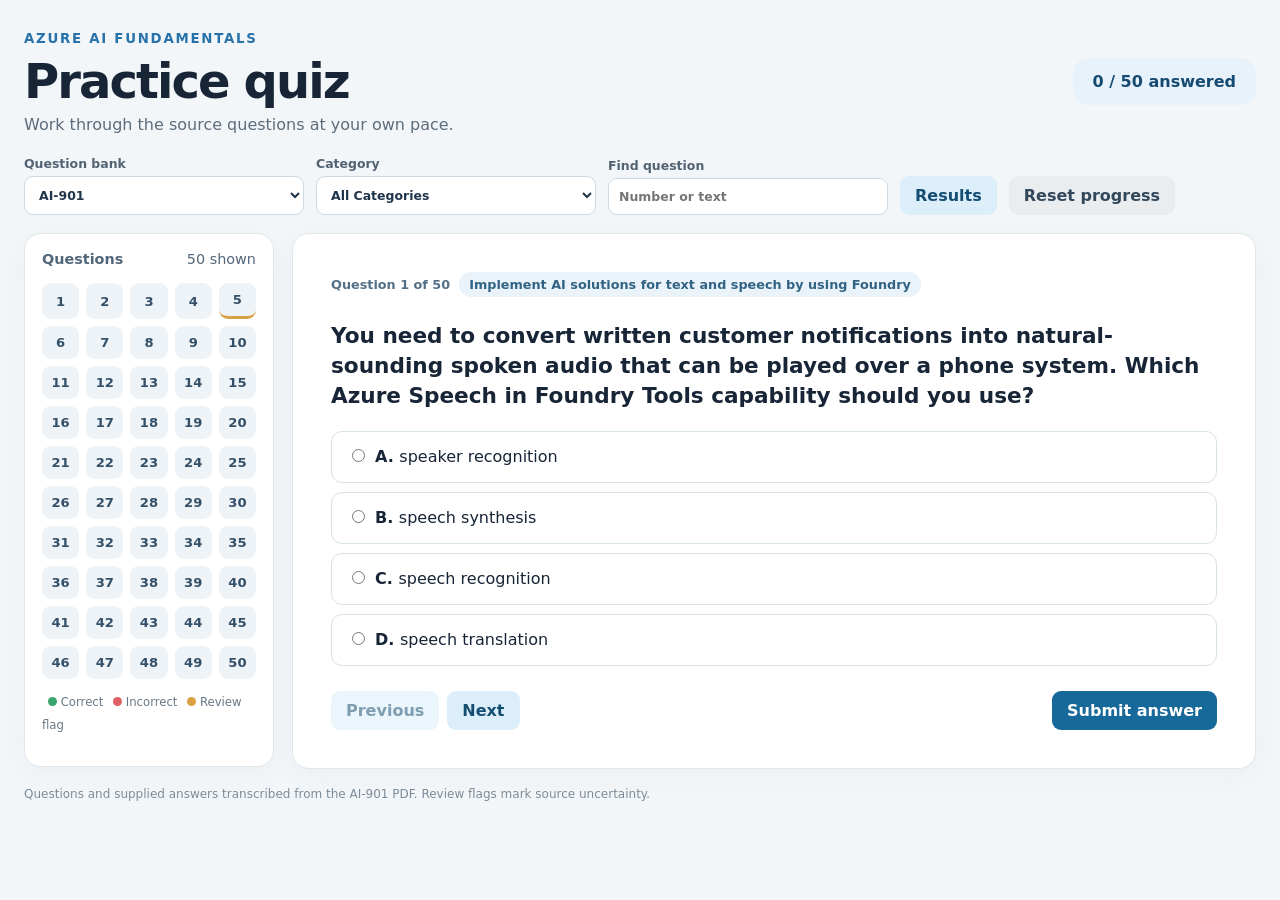
==== quiz/index.html @ 63137ae6 "first" ====
<!doctype html><html lang="en"><head><meta charset="utf-8"><meta name="viewport" content="width=device-width,initial-scale=1"><title>AI Fundamentals Practice Quiz</title><link rel="stylesheet" href="style.css"></head><body><main class="shell"><header><div><small>AZURE AI FUNDAMENTALS</small><h1>Practice quiz</h1><p>Work through the source questions at your own pace.</p></div><div class="score" id="score"></div></header><section class="toolbar" aria-label="Quiz controls"><label>Question bank<select id="bank"><option value="AI-901">AI-901</option><option value="AI-900" disabled>AI-900 · coming later</option><option value="both" disabled>Both · coming later</option></select></label><label>Category<select id="category"></select></label><label>Find question<input id="search" type="search" placeholder="Number or text"></label><button id="results" class="secondary">Results</button><button id="reset" class="ghost">Reset progress</button></section><div class="layout"><aside aria-label="Question navigation"><div class="aside-title"><strong>Questions</strong><span id="count"></span></div><div id="nav" class="nav"></div><p class="legend"><i class="done"></i> Correct <i class="wrong"></i> Incorrect <i class="review"></i> Review flag</p></aside><section id="content" class="card" aria-live="polite"></section></div><footer>Questions and supplied answers transcribed from the AI-901 PDF. Review flags mark source uncertainty.</footer></main><script src="app.js" defer></script></body></html>
---- quiz/style.css ----
:root{font-family:Inter,ui-sans-serif,system-ui,-apple-system,Segoe UI,sans-serif;color:#172536;background:#f3f6f9}*{box-sizing:border-box}body{margin:0}.shell{max-width:1320px;margin:auto;padding:28px 24px 48px}header{display:flex;justify-content:space-between;align-items:center;gap:20px;margin-bottom:22px}small{font-weight:800;letter-spacing:.13em;color:#2872ab}h1{font-size:clamp(2rem,4vw,3rem);letter-spacing:-.04em;margin:6px 0}header p{color:#5d6d7b;margin:0}.score{padding:14px 20px;background:#e8f2fa;border-radius:16px;font-weight:750;color:#154b73;white-space:nowrap}.toolbar{display:flex;flex-wrap:wrap;gap:12px;align-items:end;margin-bottom:18px}.toolbar label{display:grid;gap:5px;font-size:.78rem;color:#516272;font-weight:700}.toolbar select,.toolbar input{width:min(280px,80vw)}input,select,button{font:inherit}select,input[type=search]{border:1px solid #cdd9e2;background:#fff;border-radius:9px;padding:10px;color:#20344a}button{border:0;border-radius:9px;background:#176999;color:#fff;padding:10px 15px;cursor:pointer;font-weight:700}button:hover{filter:brightness(.94)}button:disabled{opacity:.55;cursor:not-allowed}.secondary{background:#dceefa;color:#154e73}.ghost{background:#e9edf0;color:#33495b}.layout{display:grid;grid-template-columns:250px minmax(0,1fr);gap:18px}aside,.card{background:#fff;border:1px solid #e0e7eb;border-radius:17px;box-shadow:0 7px 26px #19344d0a}aside{padding:17px;align-self:start;position:sticky;top:12px}.aside-title{display:flex;justify-content:space-between;font-size:.9rem;color:#53677a}.nav{display:grid;grid-template-columns:repeat(5,1fr);gap:7px;margin-top:16px;max-height:60vh;overflow:auto}.nav button{padding:9px 0;background:#eef3f7;color:#345069;font-size:.82rem}.nav button.active{outline:2px solid #1871a5}.nav button.done{background:#dcf5e7;color:#17683d}.nav button.wrong{background:#fde5e5;color:#a62d31}.nav button.review{border-bottom:3px solid #d9a044}.legend{font-size:.73rem;color:#697987;line-height:2}.legend i{display:inline-block;width:9px;height:9px;border-radius:50%;margin-left:6px}.legend .done{background:#39a46b}.legend .wrong{background:#df6164}.legend .review{background:#d9a044}.card{min-height:460px;padding:clamp(20px,4vw,38px)}.meta{display:flex;flex-wrap:wrap;align-items:center;gap:9px;color:#547087;font-size:.8rem;font-weight:700}.pill{border-radius:99px;padding:5px 10px;background:#eaf3f9;color:#316384}.flag{background:#fff0d5;color:#825513}.card h2{font-size:1.35rem;line-height:1.4;margin:24px 0 19px;white-space:pre-line}.choice,.row{display:block;border:1px solid #d7e2e9;border-radius:11px;margin:9px 0;padding:13px 15px;line-height:1.5}.choice{cursor:pointer}.choice:hover{background:#f5f9fc}.choice input{margin-right:10px;accent-color:#1876aa}.rows{display:grid;gap:14px}.row label{display:block;font-weight:650;margin-bottom:8px}.row select{max-width:100%;width:100%}.template{white-space:pre-wrap;overflow:auto;background:#f1f5f8;padding:18px;border-radius:11px;line-height:1.55}.actions{display:flex;justify-content:space-between;gap:8px;margin-top:25px;flex-wrap:wrap}.actions>div{display:flex;gap:8px}.feedback{margin-top:22px;padding:18px;border-radius:12px;white-space:pre-wrap;line-height:1.55}.feedback.correct{background:#e3f6e9;color:#155b35}.feedback.incorrect{background:#fff0ef;color:#8c292a}.feedback h3{margin:0 0 8px}.feedback p{margin:8px 0 0}.feedback .explain{color:#283c4c;margin-top:15px}.review-note{background:#fff7e8;border-left:3px solid #d9a044;padding:12px;margin-top:18px;color:#745322}.empty{color:#5f7182}.results-grid{display:grid;grid-template-columns:repeat(3,1fr);gap:12px}.results-grid div{background:#f0f6fa;border-radius:12px;padding:20px}.results-grid strong{font-size:2rem;display:block}.result-list{display:grid;grid-template-columns:repeat(auto-fill,minmax(90px,1fr));gap:8px;margin-top:20px}.result-list button{background:#edf4f8;color:#28516b}.result-list button.wrong{background:#fde5e5}.result-list button.done{background:#dcf5e7}footer{font-size:.75rem;color:#7d8c98;padding-top:18px}@media(max-width:820px){.layout{grid-template-columns:1fr}aside{position:static}.nav{grid-template-columns:repeat(10,1fr);max-height:none}.results-grid{grid-template-columns:1fr 1fr}}@media(max-width:470px){.nav{grid-template-columns:repeat(5,1fr)}.results-grid{grid-template-columns:1fr}.shell{padding:18px 12px}header{align-items:start;flex-direction:column}}
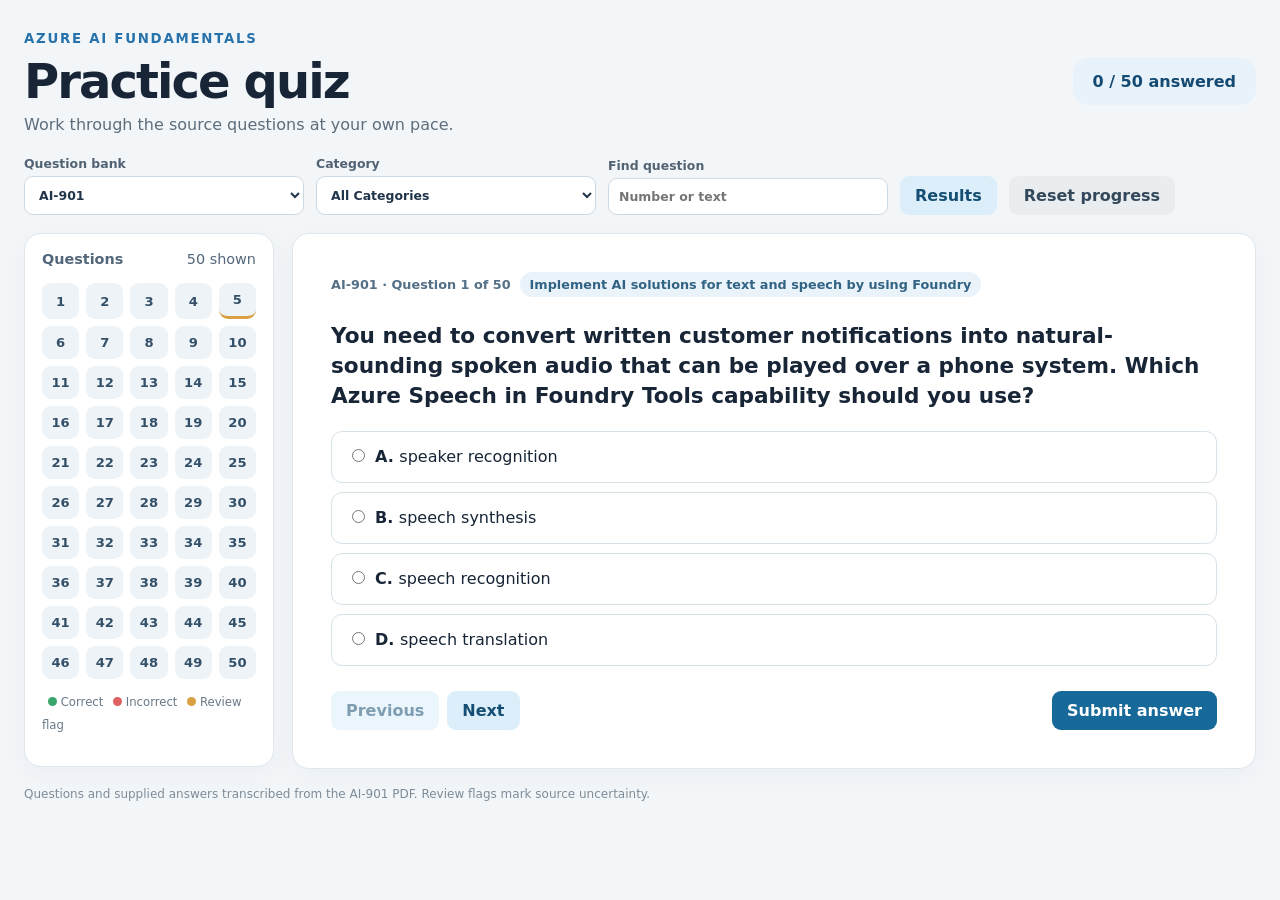
==== commit 295fa16b: "more" ====
--- a/quiz/index.html
+++ b/quiz/index.html
@@ -1 +1 @@
-<!doctype html><html lang="en"><head><meta charset="utf-8"><meta name="viewport" content="width=device-width,initial-scale=1"><title>AI Fundamentals Practice Quiz</title><link rel="stylesheet" href="style.css"></head><body><main class="shell"><header><div><small>AZURE AI FUNDAMENTALS</small><h1>Practice quiz</h1><p>Work through the source questions at your own pace.</p></div><div class="score" id="score"></div></header><section class="toolbar" aria-label="Quiz controls"><label>Question bank<select id="bank"><option value="AI-901">AI-901</option><option value="AI-900" disabled>AI-900 · coming later</option><option value="both" disabled>Both · coming later</option></select></label><label>Category<select id="category"></select></label><label>Find question<input id="search" type="search" placeholder="Number or text"></label><button id="results" class="secondary">Results</button><button id="reset" class="ghost">Reset progress</button></section><div class="layout"><aside aria-label="Question navigation"><div class="aside-title"><strong>Questions</strong><span id="count"></span></div><div id="nav" class="nav"></div><p class="legend"><i class="done"></i> Correct <i class="wrong"></i> Incorrect <i class="review"></i> Review flag</p></aside><section id="content" class="card" aria-live="polite"></section></div><footer>Questions and supplied answers transcribed from the AI-901 PDF. Review flags mark source uncertainty.</footer></main><script src="app.js" defer></script></body></html>
+<!doctype html><html lang="en"><head><meta charset="utf-8"><meta name="viewport" content="width=device-width,initial-scale=1"><title>AI Fundamentals Practice Quiz</title><link rel="stylesheet" href="style.css"></head><body><main class="shell"><header><div><small>AZURE AI FUNDAMENTALS</small><h1>Practice quiz</h1><p>Work through the source questions at your own pace.</p></div><div class="score" id="score"></div></header><section class="toolbar" aria-label="Quiz controls"><label>Question bank<select id="bank"><option value="AI-901">AI-901</option><option value="AI-900">AI-900</option><option value="both">Both</option></select></label><label>Category<select id="category"></select></label><label>Find question<input id="search" type="search" placeholder="Number or text"></label><button id="results" class="secondary">Results</button><button id="reset" class="ghost">Reset progress</button></section><div class="layout"><aside aria-label="Question navigation"><div class="aside-title"><strong>Questions</strong><span id="count"></span></div><div id="nav" class="nav"></div><p class="legend"><i class="done"></i> Correct <i class="wrong"></i> Incorrect <i class="review"></i> Review flag</p></aside><section id="content" class="card" aria-live="polite"></section></div><footer>Questions and supplied answers transcribed from the AI-901 PDF. Review flags mark source uncertainty.</footer></main><script src="app.js" defer></script></body></html>
--- a/quiz/style.css
+++ b/quiz/style.css
@@ -1 +1,3 @@
 :root{font-family:Inter,ui-sans-serif,system-ui,-apple-system,Segoe UI,sans-serif;color:#172536;background:#f3f6f9}*{box-sizing:border-box}body{margin:0}.shell{max-width:1320px;margin:auto;padding:28px 24px 48px}header{display:flex;justify-content:space-between;align-items:center;gap:20px;margin-bottom:22px}small{font-weight:800;letter-spacing:.13em;color:#2872ab}h1{font-size:clamp(2rem,4vw,3rem);letter-spacing:-.04em;margin:6px 0}header p{color:#5d6d7b;margin:0}.score{padding:14px 20px;background:#e8f2fa;border-radius:16px;font-weight:750;color:#154b73;white-space:nowrap}.toolbar{display:flex;flex-wrap:wrap;gap:12px;align-items:end;margin-bottom:18px}.toolbar label{display:grid;gap:5px;font-size:.78rem;color:#516272;font-weight:700}.toolbar select,.toolbar input{width:min(280px,80vw)}input,select,button{font:inherit}select,input[type=search]{border:1px solid #cdd9e2;background:#fff;border-radius:9px;padding:10px;color:#20344a}button{border:0;border-radius:9px;background:#176999;color:#fff;padding:10px 15px;cursor:pointer;font-weight:700}button:hover{filter:brightness(.94)}button:disabled{opacity:.55;cursor:not-allowed}.secondary{background:#dceefa;color:#154e73}.ghost{background:#e9edf0;color:#33495b}.layout{display:grid;grid-template-columns:250px minmax(0,1fr);gap:18px}aside,.card{background:#fff;border:1px solid #e0e7eb;border-radius:17px;box-shadow:0 7px 26px #19344d0a}aside{padding:17px;align-self:start;position:sticky;top:12px}.aside-title{display:flex;justify-content:space-between;font-size:.9rem;color:#53677a}.nav{display:grid;grid-template-columns:repeat(5,1fr);gap:7px;margin-top:16px;max-height:60vh;overflow:auto}.nav button{padding:9px 0;background:#eef3f7;color:#345069;font-size:.82rem}.nav button.active{outline:2px solid #1871a5}.nav button.done{background:#dcf5e7;color:#17683d}.nav button.wrong{background:#fde5e5;color:#a62d31}.nav button.review{border-bottom:3px solid #d9a044}.legend{font-size:.73rem;color:#697987;line-height:2}.legend i{display:inline-block;width:9px;height:9px;border-radius:50%;margin-left:6px}.legend .done{background:#39a46b}.legend .wrong{background:#df6164}.legend .review{background:#d9a044}.card{min-height:460px;padding:clamp(20px,4vw,38px)}.meta{display:flex;flex-wrap:wrap;align-items:center;gap:9px;color:#547087;font-size:.8rem;font-weight:700}.pill{border-radius:99px;padding:5px 10px;background:#eaf3f9;color:#316384}.flag{background:#fff0d5;color:#825513}.card h2{font-size:1.35rem;line-height:1.4;margin:24px 0 19px;white-space:pre-line}.choice,.row{display:block;border:1px solid #d7e2e9;border-radius:11px;margin:9px 0;padding:13px 15px;line-height:1.5}.choice{cursor:pointer}.choice:hover{background:#f5f9fc}.choice input{margin-right:10px;accent-color:#1876aa}.rows{display:grid;gap:14px}.row label{display:block;font-weight:650;margin-bottom:8px}.row select{max-width:100%;width:100%}.template{white-space:pre-wrap;overflow:auto;background:#f1f5f8;padding:18px;border-radius:11px;line-height:1.55}.actions{display:flex;justify-content:space-between;gap:8px;margin-top:25px;flex-wrap:wrap}.actions>div{display:flex;gap:8px}.feedback{margin-top:22px;padding:18px;border-radius:12px;white-space:pre-wrap;line-height:1.55}.feedback.correct{background:#e3f6e9;color:#155b35}.feedback.incorrect{background:#fff0ef;color:#8c292a}.feedback h3{margin:0 0 8px}.feedback p{margin:8px 0 0}.feedback .explain{color:#283c4c;margin-top:15px}.review-note{background:#fff7e8;border-left:3px solid #d9a044;padding:12px;margin-top:18px;color:#745322}.empty{color:#5f7182}.results-grid{display:grid;grid-template-columns:repeat(3,1fr);gap:12px}.results-grid div{background:#f0f6fa;border-radius:12px;padding:20px}.results-grid strong{font-size:2rem;display:block}.result-list{display:grid;grid-template-columns:repeat(auto-fill,minmax(90px,1fr));gap:8px;margin-top:20px}.result-list button{background:#edf4f8;color:#28516b}.result-list button.wrong{background:#fde5e5}.result-list button.done{background:#dcf5e7}footer{font-size:.75rem;color:#7d8c98;padding-top:18px}@media(max-width:820px){.layout{grid-template-columns:1fr}aside{position:static}.nav{grid-template-columns:repeat(10,1fr);max-height:none}.results-grid{grid-template-columns:1fr 1fr}}@media(max-width:470px){.nav{grid-template-columns:repeat(5,1fr)}.results-grid{grid-template-columns:1fr}.shell{padding:18px 12px}header{align-items:start;flex-direction:column}}
+
+.source-gallery{display:grid;gap:12px;margin:15px 0}.source-gallery img{max-width:100%;height:auto;border:1px solid #d7e2e9;border-radius:9px;background:white}.feedback.manual{background:#eaf3f9;color:#284a65}
